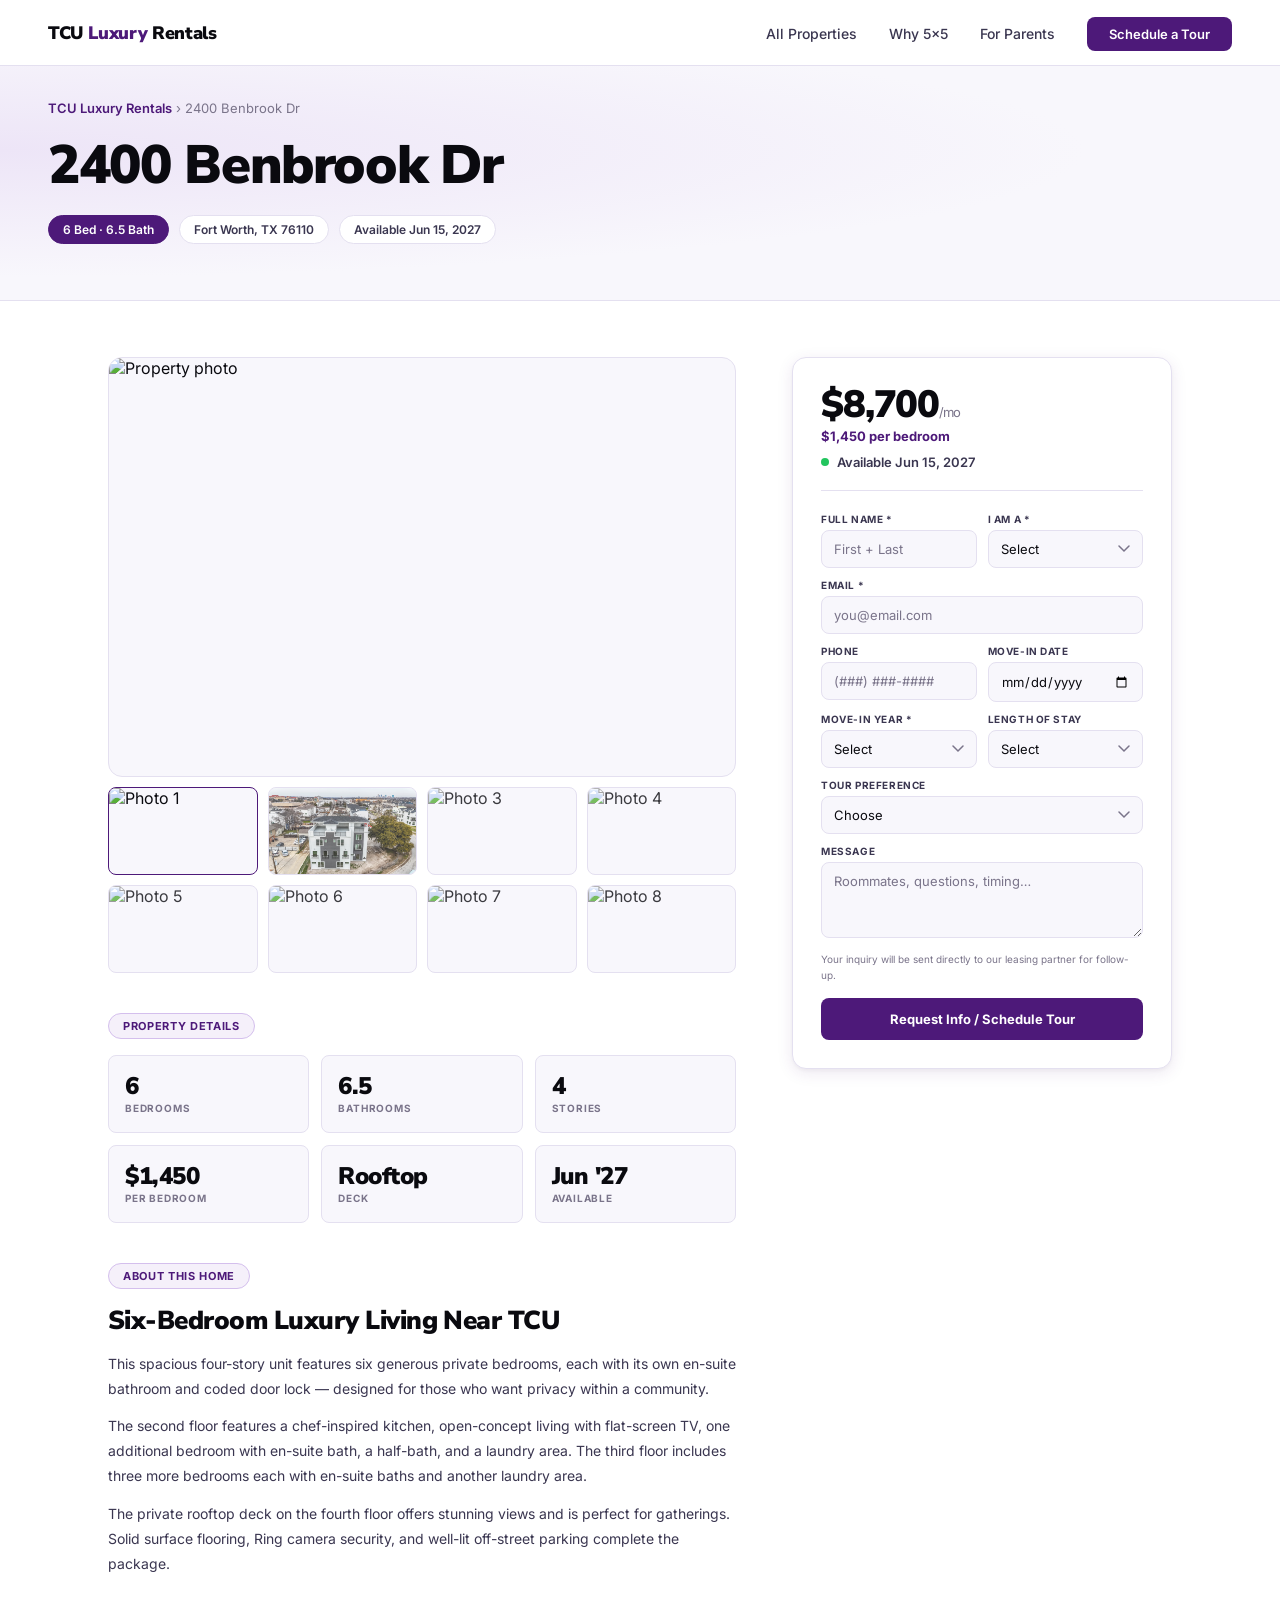
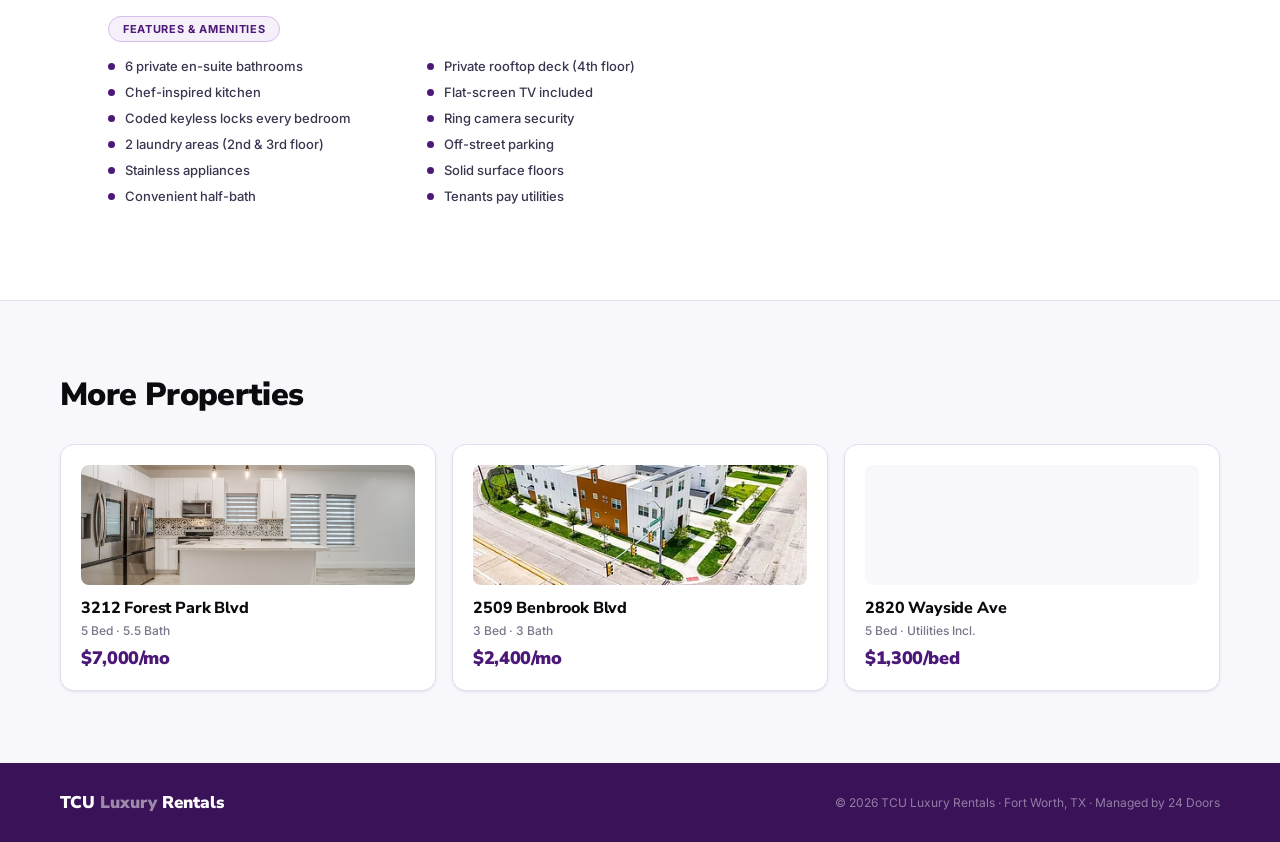
==== properties/2400-benbrook-dr.html @ 246f40c1 "Initial upload" ====
<!DOCTYPE html>
<html lang="en">
<head>
  <meta charset="UTF-8">
  <meta name="viewport" content="width=device-width, initial-scale=1.0">
  <title>2400 Benbrook Dr | TCU Luxury Rentals</title>
  <meta name="description" content="6 Bed · 6.5 Bath luxury home near TCU Fort Worth. Jun 15, 2027. Professionally managed by 24 Doors.">
  <link rel="preconnect" href="https://fonts.googleapis.com">
  <link href="https://fonts.googleapis.com/css2?family=Nunito+Sans:wght@400;600;700;800;900&family=Inter:wght@300;400;500;600&display=swap" rel="stylesheet">
  <link rel="stylesheet" href="../css/property.css">
</head>
<body>
  <nav>
    <a href="../index.html" class="nav-logo">TCU <span>Luxury</span> Rentals</a>
    <ul class="nav-links">
      <li><a href="../index.html#properties">All Properties</a></li>
      <li><a href="../index.html#why">Why 5&times;5</a></li>
      <li><a href="../index.html#parents">For Parents</a></li>
      <li><a href="#inquiry" class="nav-cta">Schedule a Tour</a></li>
    </ul>
  </nav>

  <div class="prop-hero">
    <div class="prop-breadcrumb"><a href="../index.html">TCU Luxury Rentals</a> &rsaquo; 2400 Benbrook Dr</div>
    <h1>2400 Benbrook Dr</h1>
    <div class="prop-hero-tags">
      <div class="prop-tag highlight">6 Bed · 6.5 Bath</div>
      <div class="prop-tag">Fort Worth, TX 76110</div>
      <div class="prop-tag">Available Jun 15, 2027</div>
    </div>
  </div>

  <div class="prop-main">
    <div class="prop-left">
      <div class="prop-gallery">
        <div class="gallery-main" id="mainImg"><img src="../images/2400-benbrook-dr/exterior-aerial-1.jpg" alt="Property photo" id="mainImgEl"></div><div class="gallery-thumbs"><div class="gallery-thumb active" onclick="switchImg('../images/2400-benbrook-dr/exterior-aerial-1.jpg', this)"><img src="../images/2400-benbrook-dr/exterior-aerial-1.jpg" alt="Photo 1"></div><div class="gallery-thumb" onclick="switchImg('../images/2400-benbrook-dr/exterior-aerial-2.jpg', this)"><img src="../images/2400-benbrook-dr/exterior-aerial-2.jpg" alt="Photo 2"></div><div class="gallery-thumb" onclick="switchImg('../images/2400-benbrook-dr/kitchen.jpg', this)"><img src="../images/2400-benbrook-dr/kitchen.jpg" alt="Photo 3"></div><div class="gallery-thumb" onclick="switchImg('../images/2400-benbrook-dr/rooftop.jpg', this)"><img src="../images/2400-benbrook-dr/rooftop.jpg" alt="Photo 4"></div><div class="gallery-thumb" onclick="switchImg('../images/2400-benbrook-dr/bedroom-1.jpg', this)"><img src="../images/2400-benbrook-dr/bedroom-1.jpg" alt="Photo 5"></div><div class="gallery-thumb" onclick="switchImg('../images/2400-benbrook-dr/bathroom-1.jpg', this)"><img src="../images/2400-benbrook-dr/bathroom-1.jpg" alt="Photo 6"></div><div class="gallery-thumb" onclick="switchImg('../images/2400-benbrook-dr/bedroom-2.jpg', this)"><img src="../images/2400-benbrook-dr/bedroom-2.jpg" alt="Photo 7"></div><div class="gallery-thumb" onclick="switchImg('../images/2400-benbrook-dr/bathroom-2.jpg', this)"><img src="../images/2400-benbrook-dr/bathroom-2.jpg" alt="Photo 8"></div></div>
      </div>

      <div class="prop-section">
        <span class="prop-section-label">Property Details</span>
        <div class="specs-grid"><div class="spec-box"><div class="spec-box-val">6</div><div class="spec-box-label">Bedrooms</div></div><div class="spec-box"><div class="spec-box-val">6.5</div><div class="spec-box-label">Bathrooms</div></div><div class="spec-box"><div class="spec-box-val">4</div><div class="spec-box-label">Stories</div></div><div class="spec-box"><div class="spec-box-val">$1,450</div><div class="spec-box-label">Per Bedroom</div></div><div class="spec-box"><div class="spec-box-val">Rooftop</div><div class="spec-box-label">Deck</div></div><div class="spec-box"><div class="spec-box-val">Jun '27</div><div class="spec-box-label">Available</div></div></div>
      </div>

      <div class="prop-section">
        <span class="prop-section-label">About This Home</span>
        <h2>Six-Bedroom Luxury Living Near TCU</h2>
        <p>This spacious four-story unit features six generous private bedrooms, each with its own en-suite bathroom and coded door lock — designed for those who want privacy within a community.</p><p>The second floor features a chef-inspired kitchen, open-concept living with flat-screen TV, one additional bedroom with en-suite bath, a half-bath, and a laundry area. The third floor includes three more bedrooms each with en-suite baths and another laundry area.</p><p>The private rooftop deck on the fourth floor offers stunning views and is perfect for gatherings. Solid surface flooring, Ring camera security, and well-lit off-street parking complete the package.</p>
      </div>

      <div class="prop-section">
        <span class="prop-section-label">Features &amp; Amenities</span>
        <ul class="features-list"><li>6 private en-suite bathrooms</li><li>Private rooftop deck (4th floor)</li><li>Chef-inspired kitchen</li><li>Flat-screen TV included</li><li>Coded keyless locks every bedroom</li><li>Ring camera security</li><li>2 laundry areas (2nd & 3rd floor)</li><li>Off-street parking</li><li>Stainless appliances</li><li>Solid surface floors</li><li>Convenient half-bath</li><li>Tenants pay utilities</li></ul>
      </div>
    </div>

    <div class="prop-sidebar" id="inquiry">
      <div class="inquiry-card">
        <div class="inquiry-card-header">
          <div class="inquiry-price">$8,700<small>/mo</small></div>
          <div class="inquiry-price-per">$1,450 per bedroom</div>
          <div class="inquiry-avail"><div class="avail-dot"></div>Available Jun 15, 2027</div>
        </div>
        <form class="inquiry-form" name="tcu-inquiry-2400-benbrook-dr" method="POST" data-netlify="true" id="inquiryForm" netlify-honeypot="bot-field" action="/thank-you">
          <input type="hidden" name="form-name" value="tcu-inquiry-2400-benbrook-dr">
          <input type="hidden" name="property" value="2400 Benbrook Dr, Fort Worth TX">
          <input type="hidden" name="bot-field">
          <div class="form-row">
            <div class="form-group"><label>Full Name *</label><input type="text" name="name" placeholder="First + Last" required></div>
            <div class="form-group"><label>I Am A *</label><select name="who" required><option value="" disabled selected>Select</option><option>Student</option><option>Parent / Guarantor</option><option>Other</option></select></div>
          </div>
          <div class="form-group"><label>Email *</label><input type="email" name="email" placeholder="you@email.com" required></div>
          <div class="form-row">
            <div class="form-group"><label>Phone</label><input type="tel" name="phone" placeholder="(###) ###-####"></div>
            <div class="form-group"><label>Move-in Date</label><input type="date" name="movein"></div>
          </div>
          <div class="form-row">
            <div class="form-group"><label>Move-in Year *</label><select name="lease_year" required><option value="" disabled selected>Select</option><option>2026</option><option>2027</option></select></div>
            <div class="form-group"><label>Length of Stay</label><select name="lease_duration"><option value="" selected>Select</option><option>1 Year</option><option>2 Years</option></select></div>
          </div>
          <div class="form-group"><label>Tour Preference</label><select name="tour"><option value="" selected>Choose</option><option>In-person tour</option><option>Video tour</option><option>Just send details</option></select></div>
          <div class="form-group"><label>Message</label><textarea name="message" placeholder="Roommates, questions, timing&hellip;"></textarea></div>
          <p class="form-disclaimer">Your inquiry will be sent directly to our leasing partner for follow-up.</p>
          <button type="submit" class="btn-submit">Request Info / Schedule Tour</button>
        </form>
        <div class="success-msg" id="successMsg">&#10003; Thank you! Our leasing partner will be in touch shortly.</div>
      </div>
    </div>
  </div>

  <div class="related">
    <div class="related-inner">
      <h3>More Properties</h3>
      <div class="related-grid" id="relatedGrid">
        <a href="2505-benbrook-blvd.html" class="related-card">
      <div class="related-card-img"><img src="../images/2505-benbrook-blvd/rooftop.jpg" alt="2505 Benbrook Blvd"></div>
      <div class="related-card-addr">2505 Benbrook Blvd</div>
      <div class="related-card-specs">3 Bed · 3 Bath</div>
      <div class="related-card-price">$2,250/mo</div>
    </a><a href="2824-wayside.html" class="related-card">
      <div class="related-card-img"></div>
      <div class="related-card-addr">2824 Wayside Ave</div>
      <div class="related-card-specs">5 Bed · 5.5 Bath</div>
      <div class="related-card-price">$7,750/mo</div>
    </a><a href="3212-forest-park.html" class="related-card">
      <div class="related-card-img"><img src="../images/3212-forest-park/kitchen-1.jpg" alt="3212 Forest Park Blvd"></div>
      <div class="related-card-addr">3212 Forest Park Blvd</div>
      <div class="related-card-specs">5 Bed · 5.5 Bath</div>
      <div class="related-card-price">$7,000/mo</div>
    </a>
      </div>
    </div>
  </div>

  <footer><div class="footer-inner"><div class="footer-logo">TCU <span>Luxury</span> Rentals</div><p class="footer-copy">&copy; 2026 TCU Luxury Rentals &middot; Fort Worth, TX &middot; Managed by 24 Doors</p></div></footer>

  <script>
    // Gallery switcher
    function switchImg(src, thumb) {
      document.getElementById('mainImgEl') && (document.getElementById('mainImgEl').src = src);
      document.querySelectorAll('.gallery-thumb').forEach(t => t.classList.remove('active'));
      thumb && thumb.classList.add('active');
    }

    // Dynamic related properties — shuffle on each load
    const ALL_PROPERTIES = [{"id": "3212-forest-park", "address": "3212 Forest Park Blvd", "badge": "5 Bed \u00b7 5.5 Bath", "price": "$7,000/mo", "heroImg": "../images/3212-forest-park/kitchen-1.jpg"}, {"id": "2400-benbrook-dr", "address": "2400 Benbrook Dr", "badge": "6 Bed \u00b7 6.5 Bath", "price": "$8,700/mo", "heroImg": "../images/2400-benbrook-dr/exterior-aerial-1.jpg"}, {"id": "2816-wayside", "address": "2816 Wayside Ave", "badge": "5 Bed \u00b7 5.5 Bath", "price": "$7,250/mo", "heroImg": ""}, {"id": "2820-wayside", "address": "2820 Wayside Ave", "badge": "5 Bed \u00b7 Utilities Incl.", "price": "$1,300/bed", "heroImg": ""}, {"id": "2824-wayside", "address": "2824 Wayside Ave", "badge": "5 Bed \u00b7 5.5 Bath", "price": "$7,750/mo", "heroImg": ""}, {"id": "2828-wayside", "address": "2828 Wayside Ave", "badge": "5 Bed \u00b7 5.5 Bath", "price": "$7,250/mo", "heroImg": ""}, {"id": "2505-benbrook-blvd", "address": "2505 Benbrook Blvd", "badge": "3 Bed \u00b7 3 Bath", "price": "$2,250/mo", "heroImg": "../images/2505-benbrook-blvd/rooftop.jpg"}, {"id": "2509-benbrook-blvd", "address": "2509 Benbrook Blvd", "badge": "3 Bed \u00b7 3 Bath", "price": "$2,400/mo", "heroImg": "../images/2509-benbrook-blvd/exterior.webp"}, {"id": "2900-livingston", "address": "2900 Livingston Ave", "badge": "5 Bed \u00b7 5.5 Bath", "price": "$4,500/mo", "heroImg": "../images/2900-livingston/exterior-render.webp"}];
    const currentId = '2400-benbrook-dr';
    const others = ALL_PROPERTIES.filter(p => p.id !== currentId);
    const shuffled = others.sort(() => Math.random() - 0.5).slice(0, 3);
    const grid = document.getElementById('relatedGrid');
    if (grid) {
      grid.innerHTML = shuffled.map(p => `
        <a href="${p.id}.html" class="related-card">
          <div class="related-card-img">${p.heroImg ? `<img src="${p.heroImg}" alt="${p.address}">` : ''}</div>
          <div class="related-card-addr">${p.address}</div>
          <div class="related-card-specs">${p.badge}</div>
          <div class="related-card-price">${p.price}</div>
        </a>`).join('');
    }

    // Form submit
    document.getElementById('inquiryForm').addEventListener('submit', function(e) {
      // Let Netlify handle it, show success after short delay
      setTimeout(() => {
        document.querySelector('.inquiry-form').style.display = 'none';
        document.getElementById('successMsg').style.display = 'block';
      }, 400);
    });
  </script>
</body>
</html>
---- css/property.css ----
:root{--white:#ffffff;--bg:#f8f7fc;--bg-2:#f0eef8;--border:#e4e0f0;--border-2:#ccc8e0;--text:#0a0a0f;--text-2:#3a3650;--text-3:#7a748a;--purple:#4D1979;--purple-light:#6b2aa0;--purple-dark:#3a1258;--purple-bg:#f5f0fa;--purple-bg-2:#ede5f7;--purple-border:#d4bfed;--shadow-sm:0 1px 3px rgba(77,25,121,0.06),0 1px 2px rgba(0,0,0,0.04);--shadow:0 4px 16px rgba(77,25,121,0.1),0 2px 4px rgba(0,0,0,0.04);--shadow-lg:0 12px 40px rgba(77,25,121,0.15),0 4px 12px rgba(0,0,0,0.06);--radius:14px;--radius-sm:8px}
*{margin:0;padding:0;box-sizing:border-box}html{scroll-behavior:smooth}body{background:var(--white);color:var(--text);font-family:'Inter',sans-serif;font-weight:400;overflow-x:hidden;-webkit-font-smoothing:antialiased}
nav{position:fixed;top:0;left:0;right:0;z-index:100;background:rgba(255,255,255,0.95);backdrop-filter:blur(20px);border-bottom:1px solid var(--border);padding:0 48px;height:66px;display:flex;align-items:center;justify-content:space-between}
.nav-logo{font-family:'Nunito Sans',sans-serif;font-size:18px;font-weight:900;color:var(--text);text-decoration:none;letter-spacing:-0.02em}
.nav-logo span{color:var(--purple)}.nav-links{display:flex;align-items:center;gap:32px;list-style:none}
.nav-links a{color:var(--text-2);text-decoration:none;font-size:14px;font-weight:500;transition:color .2s}
.nav-links a:hover{color:var(--purple)}.nav-cta{background:var(--purple)!important;color:white!important;padding:9px 22px!important;border-radius:var(--radius-sm)!important;font-size:13px!important;font-weight:600!important}
.prop-hero{padding:100px 48px 56px;background:var(--bg);border-bottom:1px solid var(--border);position:relative;overflow:hidden}
.prop-hero::before{content:'';position:absolute;top:0;left:0;right:0;height:100%;background:radial-gradient(ellipse at 0% 50%,var(--purple-bg-2) 0%,transparent 60%);pointer-events:none}
.prop-breadcrumb{font-size:13px;color:var(--text-3);margin-bottom:20px;position:relative}
.prop-breadcrumb a{color:var(--purple);text-decoration:none;font-weight:600}
.prop-hero h1{font-family:'Nunito Sans',sans-serif;font-size:clamp(32px,4.5vw,54px);font-weight:900;letter-spacing:-0.025em;color:var(--text);margin-bottom:20px;line-height:1.1;position:relative}
.prop-hero-tags{display:flex;gap:10px;flex-wrap:wrap;position:relative}
.prop-tag{background:var(--white);border:1.5px solid var(--border);color:var(--text-2);font-size:12px;font-weight:600;padding:6px 14px;border-radius:999px}
.prop-tag.highlight{background:var(--purple);border-color:var(--purple);color:white}
.prop-main{max-width:1160px;margin:0 auto;padding:56px 48px;display:grid;grid-template-columns:1fr 380px;gap:56px;align-items:start}
.prop-gallery{margin-bottom:40px}
.gallery-main{height:420px;background:var(--bg);border:1.5px solid var(--border);border-radius:var(--radius);display:flex;align-items:center;justify-content:center;margin-bottom:10px;overflow:hidden;position:relative;cursor:pointer}
.gallery-main img{width:100%;height:100%;object-fit:cover;transition:transform .4s}
.gallery-main:hover img{transform:scale(1.02)}
.gallery-placeholder{text-align:center;color:var(--text-3);font-size:15px;font-weight:500;display:flex;flex-direction:column;align-items:center;gap:8px}
.gallery-placeholder small{font-size:12px;color:var(--border-2)}
.gallery-thumbs{display:grid;grid-template-columns:repeat(4,1fr);gap:10px}
.gallery-thumb{height:88px;background:var(--bg);border:1.5px solid var(--border);border-radius:var(--radius-sm);overflow:hidden;cursor:pointer;transition:border-color .2s}
.gallery-thumb:hover{border-color:var(--purple-border)}
.gallery-thumb img{width:100%;height:100%;object-fit:cover;opacity:.8;transition:opacity .2s}
.gallery-thumb:hover img,.gallery-thumb.active img{opacity:1}
.gallery-thumb.active{border-color:var(--purple)}
.prop-section{margin-bottom:40px}
.prop-section-label{font-size:11px;font-weight:700;color:var(--purple);background:var(--purple-bg);border:1px solid var(--purple-border);padding:5px 14px;border-radius:999px;display:inline-block;margin-bottom:16px;text-transform:uppercase;letter-spacing:0.06em}
.prop-section h2{font-family:'Nunito Sans',sans-serif;font-size:26px;font-weight:900;color:var(--text);margin-bottom:14px;letter-spacing:-0.02em;line-height:1.2}
.prop-section p{font-size:14px;color:var(--text-2);line-height:1.8;margin-bottom:12px}
.specs-grid{display:grid;grid-template-columns:repeat(3,1fr);gap:12px;margin-bottom:32px}
.spec-box{background:var(--bg);border:1.5px solid var(--border);border-radius:var(--radius-sm);padding:18px 16px}
.spec-box-val{font-family:'Nunito Sans',sans-serif;font-size:24px;font-weight:900;color:var(--text);letter-spacing:-0.02em;line-height:1;margin-bottom:4px}
.spec-box-label{font-size:10px;font-weight:700;color:var(--text-3);text-transform:uppercase;letter-spacing:0.08em}
.features-list{list-style:none;display:grid;grid-template-columns:1fr 1fr;gap:10px}
.features-list li{display:flex;align-items:center;gap:10px;font-size:13px;color:var(--text-2);font-weight:500}
.features-list li::before{content:'';width:7px;height:7px;background:var(--purple);border-radius:50%;flex-shrink:0}
.prop-sidebar{position:sticky;top:84px}
.inquiry-card{background:var(--white);border:1.5px solid var(--border);border-radius:var(--radius);padding:28px;box-shadow:var(--shadow)}
.inquiry-card-header{margin-bottom:22px;padding-bottom:20px;border-bottom:1px solid var(--border)}
.inquiry-price{font-family:'Nunito Sans',sans-serif;font-size:38px;font-weight:900;color:var(--text);letter-spacing:-0.03em;line-height:1}
.inquiry-price small{font-family:'Inter',sans-serif;font-size:13px;color:var(--text-3);font-weight:400}
.inquiry-price-per{font-size:13px;color:var(--purple);font-weight:700;margin-top:4px}
.inquiry-avail{display:flex;align-items:center;gap:8px;font-size:13px;color:var(--text-2);margin-top:10px;font-weight:600}
.avail-dot{width:8px;height:8px;background:#22c55e;border-radius:50%;flex-shrink:0}
.inquiry-form{display:flex;flex-direction:column;gap:11px}
.form-row{display:grid;grid-template-columns:1fr 1fr;gap:11px}
.form-group{display:flex;flex-direction:column;gap:5px}
.form-group label{font-size:10px;font-weight:700;color:var(--text-2);letter-spacing:0.06em;text-transform:uppercase}
.form-group input,.form-group select,.form-group textarea{background:var(--bg);border:1.5px solid var(--border);color:var(--text);padding:10px 12px;font-family:'Inter',sans-serif;font-size:13px;font-weight:400;outline:none;transition:border-color .2s,box-shadow .2s;width:100%;border-radius:var(--radius-sm)}
.form-group input:focus,.form-group select:focus,.form-group textarea:focus{border-color:var(--purple);box-shadow:0 0 0 3px var(--purple-bg)}
.form-group select{appearance:none;cursor:pointer;background-image:url("data:image/svg+xml,%3Csvg xmlns='http://www.w3.org/2000/svg' width='12' height='8' viewBox='0 0 12 8'%3E%3Cpath d='M1 1l5 5 5-5' stroke='%237a748a' stroke-width='1.5' fill='none' stroke-linecap='round'/%3E%3C/svg%3E");background-repeat:no-repeat;background-position:right 12px center}
.form-group textarea{resize:vertical;min-height:76px}
.form-group input::placeholder,.form-group textarea::placeholder{color:var(--text-3)}
.form-disclaimer{font-size:10px;color:var(--text-3);line-height:1.6;margin-top:2px}
.btn-submit{background:var(--purple);color:white;border:none;padding:13px;font-family:'Inter',sans-serif;font-size:13px;font-weight:700;cursor:pointer;transition:background .2s,transform .15s;width:100%;margin-top:4px;border-radius:var(--radius-sm)}
.btn-submit:hover{background:var(--purple-light);transform:translateY(-1px)}
.success-msg{display:none;text-align:center;padding:24px 20px;background:var(--purple-bg);border:1.5px solid var(--purple-border);border-radius:var(--radius-sm);font-size:14px;color:var(--purple);line-height:1.6;font-weight:600}
.related{background:var(--bg);border-top:1px solid var(--border);padding:72px 48px}
.related-inner{max-width:1160px;margin:0 auto}
.related h3{font-family:'Nunito Sans',sans-serif;font-size:32px;font-weight:900;color:var(--text);margin-bottom:28px;letter-spacing:-0.02em}
.related-grid{display:grid;grid-template-columns:repeat(3,1fr);gap:16px}
.related-card{background:var(--white);border:1.5px solid var(--border);border-radius:var(--radius);padding:20px;text-decoration:none;display:block;transition:all .2s;box-shadow:var(--shadow-sm)}
.related-card:hover{box-shadow:var(--shadow);border-color:var(--purple-border);transform:translateY(-2px)}
.related-card-img{height:120px;background:var(--bg);border-radius:var(--radius-sm);margin-bottom:12px;overflow:hidden}
.related-card-img img{width:100%;height:100%;object-fit:cover}
.related-card-addr{font-family:'Nunito Sans',sans-serif;font-size:16px;font-weight:800;color:var(--text);margin-bottom:4px;letter-spacing:-0.01em}
.related-card-specs{font-size:12px;color:var(--text-3);margin-bottom:8px;font-weight:500}
.related-card-price{font-family:'Nunito Sans',sans-serif;font-size:18px;font-weight:900;color:var(--purple);letter-spacing:-0.02em}
footer{background:var(--purple-dark);padding:28px 48px}
.footer-inner{max-width:1160px;margin:0 auto;display:flex;align-items:center;justify-content:space-between;flex-wrap:wrap;gap:16px}
.footer-logo{font-family:'Nunito Sans',sans-serif;font-size:17px;font-weight:900;color:white}
.footer-logo span{color:rgba(255,255,255,0.5)}.footer-copy{font-size:12px;color:rgba(255,255,255,0.45)}
@media(max-width:960px){.prop-main{grid-template-columns:1fr;padding:40px 20px}.prop-sidebar{position:static}.prop-hero{padding:90px 20px 40px}nav{padding:0 20px}.related{padding:56px 20px}.related-grid{grid-template-columns:1fr}footer{padding:24px 20px}.footer-inner{flex-direction:column;gap:10px}}
@media(max-width:600px){.specs-grid{grid-template-columns:repeat(2,1fr)}.features-list{grid-template-columns:1fr}.form-row{grid-template-columns:1fr}.nav-links{display:none}}
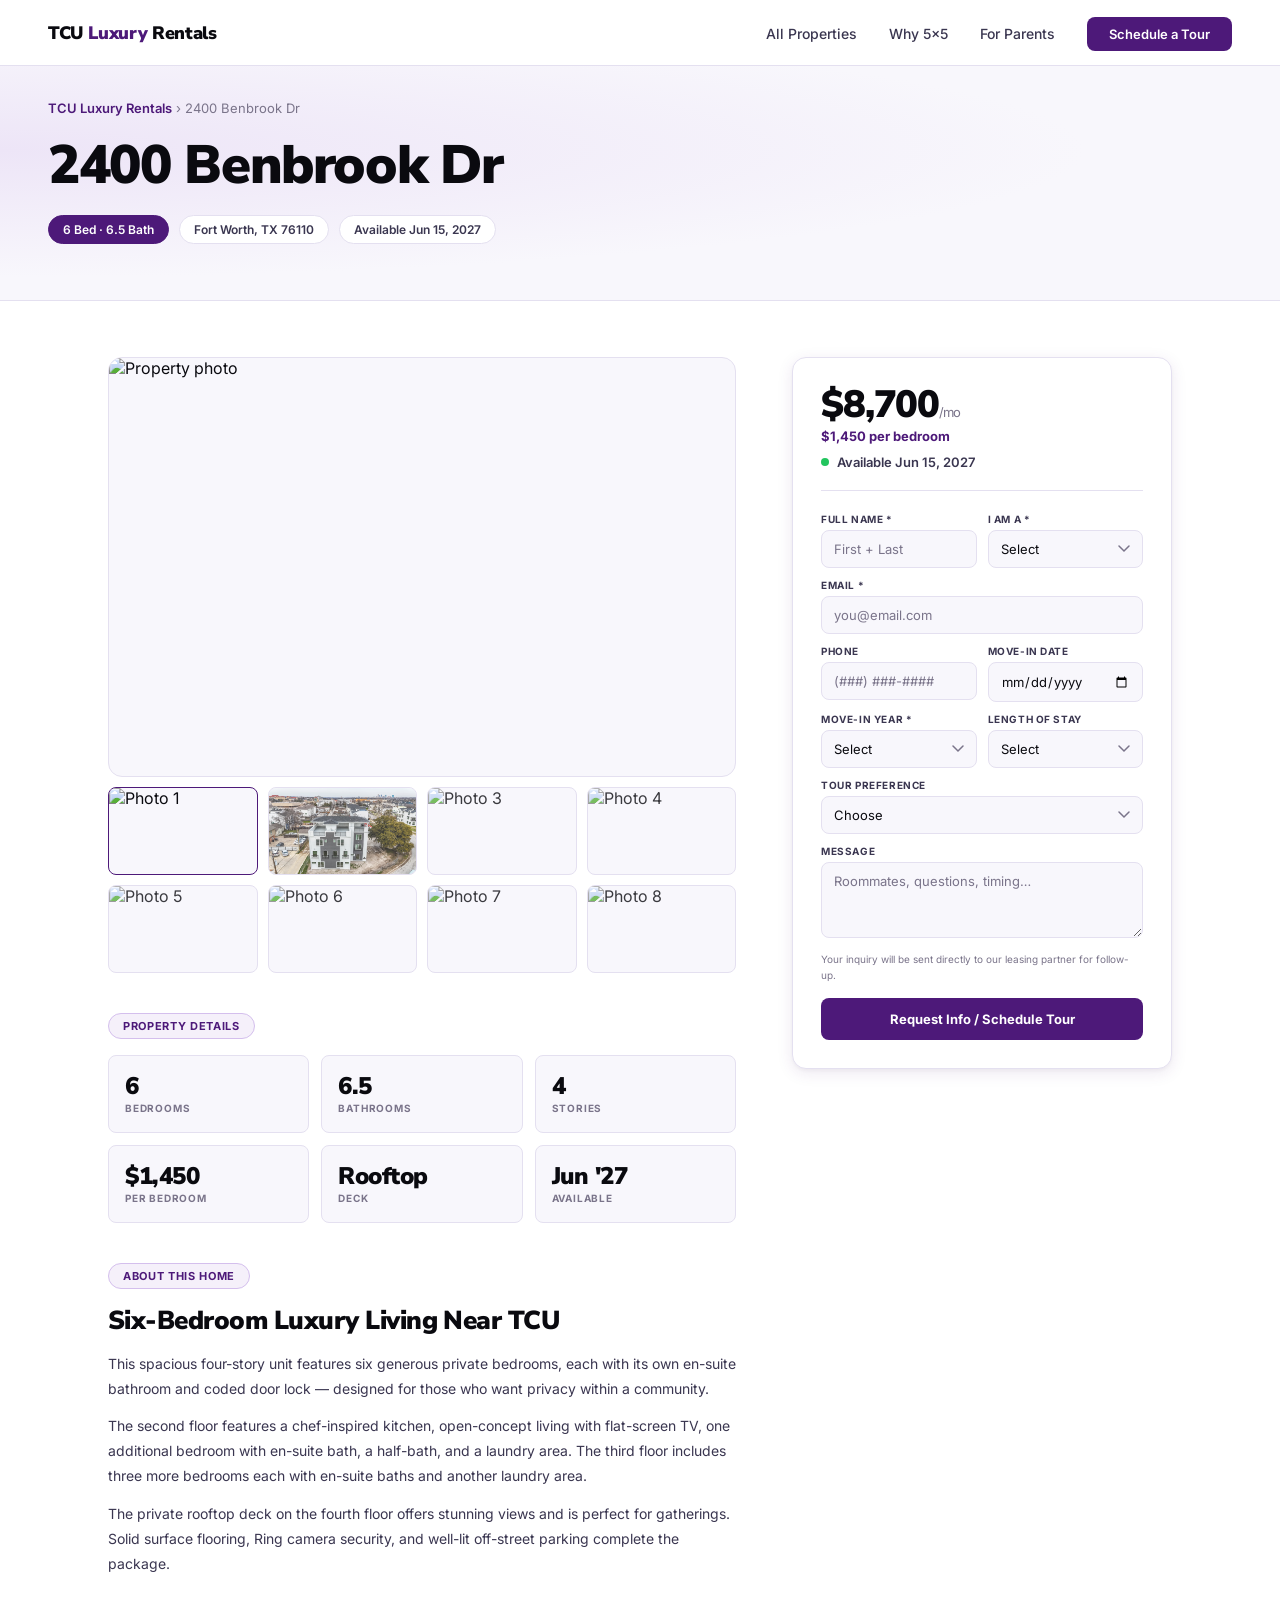
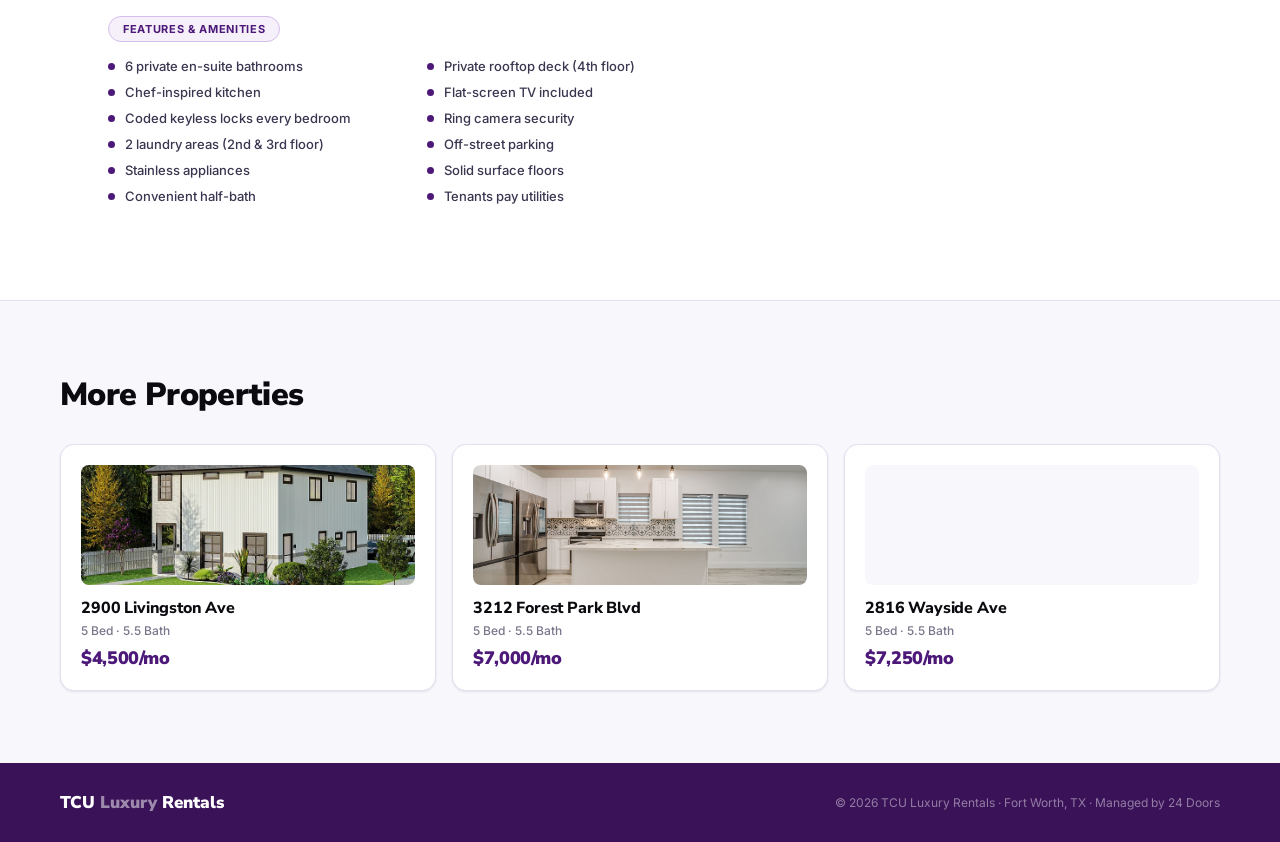
==== commit a2a4a923: "Fix form detection" ====
--- a/properties/2400-benbrook-dr.html
+++ b/properties/2400-benbrook-dr.html
@@ -60,7 +60,7 @@
           <div class="inquiry-price-per">$1,450 per bedroom</div>
           <div class="inquiry-avail"><div class="avail-dot"></div>Available Jun 15, 2027</div>
         </div>
-        <form class="inquiry-form" name="tcu-inquiry-2400-benbrook-dr" method="POST" data-netlify="true" id="inquiryForm" netlify-honeypot="bot-field" action="/thank-you">
+        <form class="inquiry-form" name="tcu-inquiry-2400-benbrook-dr" method="POST" netlify id="inquiryForm" netlify-honeypot="bot-field" >
           <input type="hidden" name="form-name" value="tcu-inquiry-2400-benbrook-dr">
           <input type="hidden" name="property" value="2400 Benbrook Dr, Fort Worth TX">
           <input type="hidden" name="bot-field">
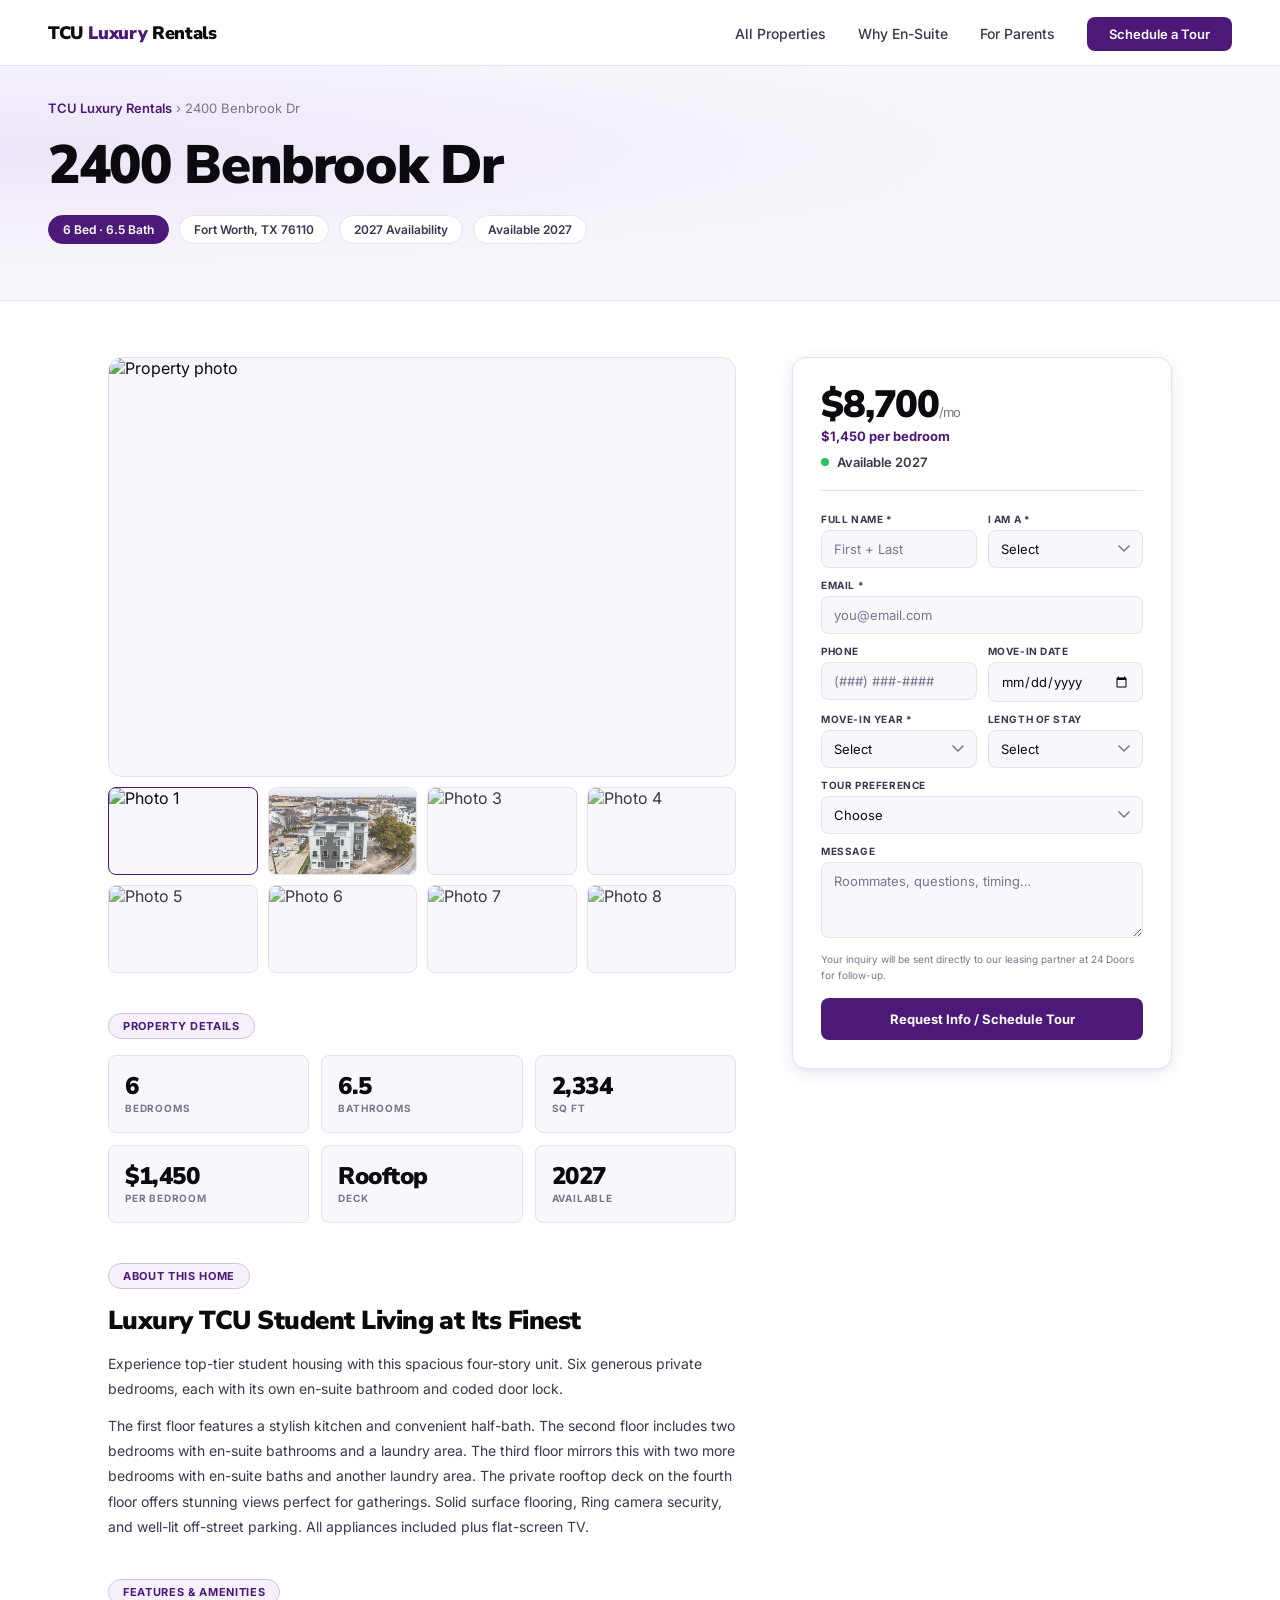
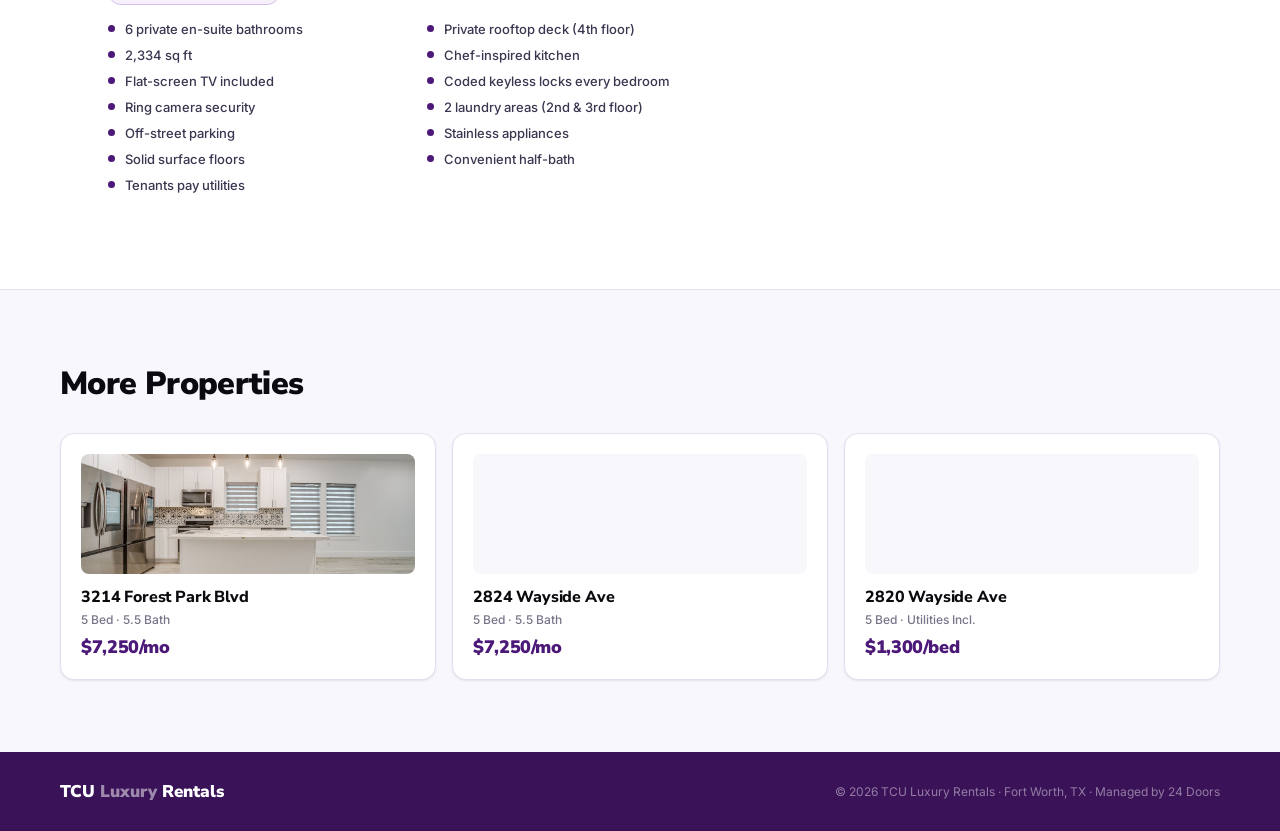
==== commit a10c4078: "Commit 13 files to main" ====
--- a/properties/2400-benbrook-dr.html
+++ b/properties/2400-benbrook-dr.html
@@ -1,10 +1,9 @@
 <!DOCTYPE html>
 <html lang="en">
 <head>
-  <meta charset="UTF-8">
-  <meta name="viewport" content="width=device-width, initial-scale=1.0">
+  <meta charset="UTF-8"><meta name="viewport" content="width=device-width, initial-scale=1.0">
   <title>2400 Benbrook Dr | TCU Luxury Rentals</title>
-  <meta name="description" content="6 Bed · 6.5 Bath luxury home near TCU Fort Worth. Jun 15, 2027. Professionally managed by 24 Doors.">
+  <meta name="description" content="6 Bed · 6.5 Bath luxury home near TCU Fort Worth. Available 2027. Managed by 24 Doors.">
   <link rel="preconnect" href="https://fonts.googleapis.com">
   <link href="https://fonts.googleapis.com/css2?family=Nunito+Sans:wght@400;600;700;800;900&family=Inter:wght@300;400;500;600&display=swap" rel="stylesheet">
   <link rel="stylesheet" href="../css/property.css">
@@ -14,7 +13,7 @@
     <a href="../index.html" class="nav-logo">TCU <span>Luxury</span> Rentals</a>
     <ul class="nav-links">
       <li><a href="../index.html#properties">All Properties</a></li>
-      <li><a href="../index.html#why">Why 5&times;5</a></li>
+      <li><a href="../index.html#why">Why En-Suite</a></li>
       <li><a href="../index.html#parents">For Parents</a></li>
       <li><a href="#inquiry" class="nav-cta">Schedule a Tour</a></li>
     </ul>
@@ -26,30 +25,26 @@
     <div class="prop-hero-tags">
       <div class="prop-tag highlight">6 Bed · 6.5 Bath</div>
       <div class="prop-tag">Fort Worth, TX 76110</div>
-      <div class="prop-tag">Available Jun 15, 2027</div>
+      <div class="prop-tag year-tag-2027">2027 Availability</div>
+      <div class="prop-tag">Available 2027</div>
     </div>
   </div>
 
   <div class="prop-main">
     <div class="prop-left">
-      <div class="prop-gallery">
-        <div class="gallery-main" id="mainImg"><img src="../images/2400-benbrook-dr/exterior-aerial-1.jpg" alt="Property photo" id="mainImgEl"></div><div class="gallery-thumbs"><div class="gallery-thumb active" onclick="switchImg('../images/2400-benbrook-dr/exterior-aerial-1.jpg', this)"><img src="../images/2400-benbrook-dr/exterior-aerial-1.jpg" alt="Photo 1"></div><div class="gallery-thumb" onclick="switchImg('../images/2400-benbrook-dr/exterior-aerial-2.jpg', this)"><img src="../images/2400-benbrook-dr/exterior-aerial-2.jpg" alt="Photo 2"></div><div class="gallery-thumb" onclick="switchImg('../images/2400-benbrook-dr/kitchen.jpg', this)"><img src="../images/2400-benbrook-dr/kitchen.jpg" alt="Photo 3"></div><div class="gallery-thumb" onclick="switchImg('../images/2400-benbrook-dr/rooftop.jpg', this)"><img src="../images/2400-benbrook-dr/rooftop.jpg" alt="Photo 4"></div><div class="gallery-thumb" onclick="switchImg('../images/2400-benbrook-dr/bedroom-1.jpg', this)"><img src="../images/2400-benbrook-dr/bedroom-1.jpg" alt="Photo 5"></div><div class="gallery-thumb" onclick="switchImg('../images/2400-benbrook-dr/bathroom-1.jpg', this)"><img src="../images/2400-benbrook-dr/bathroom-1.jpg" alt="Photo 6"></div><div class="gallery-thumb" onclick="switchImg('../images/2400-benbrook-dr/bedroom-2.jpg', this)"><img src="../images/2400-benbrook-dr/bedroom-2.jpg" alt="Photo 7"></div><div class="gallery-thumb" onclick="switchImg('../images/2400-benbrook-dr/bathroom-2.jpg', this)"><img src="../images/2400-benbrook-dr/bathroom-2.jpg" alt="Photo 8"></div></div>
-      </div>
-
+      <div class="prop-gallery"><div class="gallery-main" id="mainImg"><img src="../images/2400-benbrook-dr/exterior-aerial-1.jpg" alt="Property photo" id="mainImgEl"></div><div class="gallery-thumbs"><div class="gallery-thumb active" onclick="switchImg('../images/2400-benbrook-dr/exterior-aerial-1.jpg', this)"><img src="../images/2400-benbrook-dr/exterior-aerial-1.jpg" alt="Photo 1"></div><div class="gallery-thumb" onclick="switchImg('../images/2400-benbrook-dr/exterior-aerial-2.jpg', this)"><img src="../images/2400-benbrook-dr/exterior-aerial-2.jpg" alt="Photo 2"></div><div class="gallery-thumb" onclick="switchImg('../images/2400-benbrook-dr/kitchen.jpg', this)"><img src="../images/2400-benbrook-dr/kitchen.jpg" alt="Photo 3"></div><div class="gallery-thumb" onclick="switchImg('../images/2400-benbrook-dr/rooftop.jpg', this)"><img src="../images/2400-benbrook-dr/rooftop.jpg" alt="Photo 4"></div><div class="gallery-thumb" onclick="switchImg('../images/2400-benbrook-dr/bedroom-1.jpg', this)"><img src="../images/2400-benbrook-dr/bedroom-1.jpg" alt="Photo 5"></div><div class="gallery-thumb" onclick="switchImg('../images/2400-benbrook-dr/bathroom-1.jpg', this)"><img src="../images/2400-benbrook-dr/bathroom-1.jpg" alt="Photo 6"></div><div class="gallery-thumb" onclick="switchImg('../images/2400-benbrook-dr/bedroom-2.jpg', this)"><img src="../images/2400-benbrook-dr/bedroom-2.jpg" alt="Photo 7"></div><div class="gallery-thumb" onclick="switchImg('../images/2400-benbrook-dr/bathroom-2.jpg', this)"><img src="../images/2400-benbrook-dr/bathroom-2.jpg" alt="Photo 8"></div></div></div>
       <div class="prop-section">
         <span class="prop-section-label">Property Details</span>
-        <div class="specs-grid"><div class="spec-box"><div class="spec-box-val">6</div><div class="spec-box-label">Bedrooms</div></div><div class="spec-box"><div class="spec-box-val">6.5</div><div class="spec-box-label">Bathrooms</div></div><div class="spec-box"><div class="spec-box-val">4</div><div class="spec-box-label">Stories</div></div><div class="spec-box"><div class="spec-box-val">$1,450</div><div class="spec-box-label">Per Bedroom</div></div><div class="spec-box"><div class="spec-box-val">Rooftop</div><div class="spec-box-label">Deck</div></div><div class="spec-box"><div class="spec-box-val">Jun '27</div><div class="spec-box-label">Available</div></div></div>
+        <div class="specs-grid"><div class="spec-box"><div class="spec-box-val">6</div><div class="spec-box-label">Bedrooms</div></div><div class="spec-box"><div class="spec-box-val">6.5</div><div class="spec-box-label">Bathrooms</div></div><div class="spec-box"><div class="spec-box-val">2,334</div><div class="spec-box-label">Sq Ft</div></div><div class="spec-box"><div class="spec-box-val">$1,450</div><div class="spec-box-label">Per Bedroom</div></div><div class="spec-box"><div class="spec-box-val">Rooftop</div><div class="spec-box-label">Deck</div></div><div class="spec-box"><div class="spec-box-val">2027</div><div class="spec-box-label">Available</div></div></div>
       </div>
-
       <div class="prop-section">
         <span class="prop-section-label">About This Home</span>
-        <h2>Six-Bedroom Luxury Living Near TCU</h2>
-        <p>This spacious four-story unit features six generous private bedrooms, each with its own en-suite bathroom and coded door lock — designed for those who want privacy within a community.</p><p>The second floor features a chef-inspired kitchen, open-concept living with flat-screen TV, one additional bedroom with en-suite bath, a half-bath, and a laundry area. The third floor includes three more bedrooms each with en-suite baths and another laundry area.</p><p>The private rooftop deck on the fourth floor offers stunning views and is perfect for gatherings. Solid surface flooring, Ring camera security, and well-lit off-street parking complete the package.</p>
+        <h2>Luxury TCU Student Living at Its Finest</h2>
+        <p>Experience top-tier student housing with this spacious four-story unit. Six generous private bedrooms, each with its own en-suite bathroom and coded door lock.</p><p>The first floor features a stylish kitchen and convenient half-bath. The second floor includes two bedrooms with en-suite bathrooms and a laundry area. The third floor mirrors this with two more bedrooms with en-suite baths and another laundry area. The private rooftop deck on the fourth floor offers stunning views perfect for gatherings. Solid surface flooring, Ring camera security, and well-lit off-street parking. All appliances included plus flat-screen TV.</p>
       </div>
-
       <div class="prop-section">
         <span class="prop-section-label">Features &amp; Amenities</span>
-        <ul class="features-list"><li>6 private en-suite bathrooms</li><li>Private rooftop deck (4th floor)</li><li>Chef-inspired kitchen</li><li>Flat-screen TV included</li><li>Coded keyless locks every bedroom</li><li>Ring camera security</li><li>2 laundry areas (2nd & 3rd floor)</li><li>Off-street parking</li><li>Stainless appliances</li><li>Solid surface floors</li><li>Convenient half-bath</li><li>Tenants pay utilities</li></ul>
+        <ul class="features-list"><li>6 private en-suite bathrooms</li><li>Private rooftop deck (4th floor)</li><li>2,334 sq ft</li><li>Chef-inspired kitchen</li><li>Flat-screen TV included</li><li>Coded keyless locks every bedroom</li><li>Ring camera security</li><li>2 laundry areas (2nd & 3rd floor)</li><li>Off-street parking</li><li>Stainless appliances</li><li>Solid surface floors</li><li>Convenient half-bath</li><li>Tenants pay utilities</li></ul>
       </div>
     </div>
 
@@ -58,9 +53,9 @@
         <div class="inquiry-card-header">
           <div class="inquiry-price">$8,700<small>/mo</small></div>
           <div class="inquiry-price-per">$1,450 per bedroom</div>
-          <div class="inquiry-avail"><div class="avail-dot"></div>Available Jun 15, 2027</div>
+          <div class="inquiry-avail"><div class="avail-dot"></div>Available 2027</div>
         </div>
-        <form class="inquiry-form" name="tcu-inquiry-2400-benbrook-dr" method="POST" netlify id="inquiryForm" netlify-honeypot="bot-field" >
+        <form class="inquiry-form" name="tcu-inquiry-2400-benbrook-dr" method="POST" netlify id="inquiryForm" netlify-honeypot="bot-field">
           <input type="hidden" name="form-name" value="tcu-inquiry-2400-benbrook-dr">
           <input type="hidden" name="property" value="2400 Benbrook Dr, Fort Worth TX">
           <input type="hidden" name="bot-field">
@@ -79,7 +74,7 @@
           </div>
           <div class="form-group"><label>Tour Preference</label><select name="tour"><option value="" selected>Choose</option><option>In-person tour</option><option>Video tour</option><option>Just send details</option></select></div>
           <div class="form-group"><label>Message</label><textarea name="message" placeholder="Roommates, questions, timing&hellip;"></textarea></div>
-          <p class="form-disclaimer">Your inquiry will be sent directly to our leasing partner for follow-up.</p>
+          <p class="form-disclaimer">Your inquiry will be sent directly to our leasing partner at 24 Doors for follow-up.</p>
           <button type="submit" class="btn-submit">Request Info / Schedule Tour</button>
         </form>
         <div class="success-msg" id="successMsg">&#10003; Thank you! Our leasing partner will be in touch shortly.</div>
@@ -87,59 +82,32 @@
     </div>
   </div>
 
-  <div class="related">
-    <div class="related-inner">
-      <h3>More Properties</h3>
-      <div class="related-grid" id="relatedGrid">
-        <a href="2505-benbrook-blvd.html" class="related-card">
-      <div class="related-card-img"><img src="../images/2505-benbrook-blvd/rooftop.jpg" alt="2505 Benbrook Blvd"></div>
-      <div class="related-card-addr">2505 Benbrook Blvd</div>
-      <div class="related-card-specs">3 Bed · 3 Bath</div>
-      <div class="related-card-price">$2,250/mo</div>
-    </a><a href="2824-wayside.html" class="related-card">
-      <div class="related-card-img"></div>
-      <div class="related-card-addr">2824 Wayside Ave</div>
-      <div class="related-card-specs">5 Bed · 5.5 Bath</div>
-      <div class="related-card-price">$7,750/mo</div>
-    </a><a href="3212-forest-park.html" class="related-card">
-      <div class="related-card-img"><img src="../images/3212-forest-park/kitchen-1.jpg" alt="3212 Forest Park Blvd"></div>
-      <div class="related-card-addr">3212 Forest Park Blvd</div>
-      <div class="related-card-specs">5 Bed · 5.5 Bath</div>
-      <div class="related-card-price">$7,000/mo</div>
-    </a>
-      </div>
-    </div>
-  </div>
+  <div class="related"><div class="related-inner">
+    <h3>More Properties</h3>
+    <div class="related-grid" id="relatedGrid"></div>
+  </div></div>
 
   <footer><div class="footer-inner"><div class="footer-logo">TCU <span>Luxury</span> Rentals</div><p class="footer-copy">&copy; 2026 TCU Luxury Rentals &middot; Fort Worth, TX &middot; Managed by 24 Doors</p></div></footer>
 
   <script>
-    // Gallery switcher
     function switchImg(src, thumb) {
-      document.getElementById('mainImgEl') && (document.getElementById('mainImgEl').src = src);
+      var el = document.getElementById('mainImgEl');
+      if(el) el.src = src;
       document.querySelectorAll('.gallery-thumb').forEach(t => t.classList.remove('active'));
-      thumb && thumb.classList.add('active');
+      if(thumb) thumb.classList.add('active');
     }
-
-    // Dynamic related properties — shuffle on each load
-    const ALL_PROPERTIES = [{"id": "3212-forest-park", "address": "3212 Forest Park Blvd", "badge": "5 Bed \u00b7 5.5 Bath", "price": "$7,000/mo", "heroImg": "../images/3212-forest-park/kitchen-1.jpg"}, {"id": "2400-benbrook-dr", "address": "2400 Benbrook Dr", "badge": "6 Bed \u00b7 6.5 Bath", "price": "$8,700/mo", "heroImg": "../images/2400-benbrook-dr/exterior-aerial-1.jpg"}, {"id": "2816-wayside", "address": "2816 Wayside Ave", "badge": "5 Bed \u00b7 5.5 Bath", "price": "$7,250/mo", "heroImg": ""}, {"id": "2820-wayside", "address": "2820 Wayside Ave", "badge": "5 Bed \u00b7 Utilities Incl.", "price": "$1,300/bed", "heroImg": ""}, {"id": "2824-wayside", "address": "2824 Wayside Ave", "badge": "5 Bed \u00b7 5.5 Bath", "price": "$7,750/mo", "heroImg": ""}, {"id": "2828-wayside", "address": "2828 Wayside Ave", "badge": "5 Bed \u00b7 5.5 Bath", "price": "$7,250/mo", "heroImg": ""}, {"id": "2505-benbrook-blvd", "address": "2505 Benbrook Blvd", "badge": "3 Bed \u00b7 3 Bath", "price": "$2,250/mo", "heroImg": "../images/2505-benbrook-blvd/rooftop.jpg"}, {"id": "2509-benbrook-blvd", "address": "2509 Benbrook Blvd", "badge": "3 Bed \u00b7 3 Bath", "price": "$2,400/mo", "heroImg": "../images/2509-benbrook-blvd/exterior.webp"}, {"id": "2900-livingston", "address": "2900 Livingston Ave", "badge": "5 Bed \u00b7 5.5 Bath", "price": "$4,500/mo", "heroImg": "../images/2900-livingston/exterior-render.webp"}];
+    const ALL_PROPERTIES = [{"id": "3214-forest-park", "address": "3214 Forest Park Blvd", "badge": "5 Bed \u00b7 5.5 Bath", "price": "$7,250/mo", "heroImg": "../images/3212-forest-park/kitchen-1.jpg", "year": "2027"}, {"id": "2400-benbrook-dr", "address": "2400 Benbrook Dr", "badge": "6 Bed \u00b7 6.5 Bath", "price": "$8,700/mo", "heroImg": "../images/2400-benbrook-dr/exterior-aerial-1.jpg", "year": "2027"}, {"id": "2816-wayside", "address": "2816 Wayside Ave", "badge": "5 Bed \u00b7 5.5 Bath", "price": "$7,250/mo", "heroImg": "", "year": "2026"}, {"id": "2820-wayside", "address": "2820 Wayside Ave", "badge": "5 Bed \u00b7 Utilities Incl.", "price": "$1,300/bed", "heroImg": "", "year": "2026"}, {"id": "2824-wayside", "address": "2824 Wayside Ave", "badge": "5 Bed \u00b7 5.5 Bath", "price": "$7,250/mo", "heroImg": "", "year": "2027"}, {"id": "2828-wayside", "address": "2828 Wayside Ave", "badge": "5 Bed \u00b7 5.5 Bath", "price": "$7,250/mo", "heroImg": "", "year": "2026"}, {"id": "2505-benbrook-blvd", "address": "2505 Benbrook Blvd", "badge": "3 Bed \u00b7 3 Bath", "price": "$2,250/mo", "heroImg": "../images/2505-benbrook-blvd/rooftop.jpg", "year": "2026"}, {"id": "2509-benbrook-blvd", "address": "2509 Benbrook Blvd", "badge": "3 Bed \u00b7 3 Bath", "price": "$3,900/mo", "heroImg": "../images/2509-benbrook-blvd/exterior.webp", "year": "2027"}, {"id": "2900-livingston", "address": "2900 Livingston Ave", "badge": "5 Bed \u00b7 5.5 Bath", "price": "$7,500/mo", "heroImg": "../images/2900-livingston/exterior-render.webp", "year": "2027"}];
     const currentId = '2400-benbrook-dr';
     const others = ALL_PROPERTIES.filter(p => p.id !== currentId);
     const shuffled = others.sort(() => Math.random() - 0.5).slice(0, 3);
-    const grid = document.getElementById('relatedGrid');
-    if (grid) {
-      grid.innerHTML = shuffled.map(p => `
-        <a href="${p.id}.html" class="related-card">
-          <div class="related-card-img">${p.heroImg ? `<img src="${p.heroImg}" alt="${p.address}">` : ''}</div>
-          <div class="related-card-addr">${p.address}</div>
-          <div class="related-card-specs">${p.badge}</div>
-          <div class="related-card-price">${p.price}</div>
-        </a>`).join('');
-    }
-
-    // Form submit
-    document.getElementById('inquiryForm').addEventListener('submit', function(e) {
-      // Let Netlify handle it, show success after short delay
+    document.getElementById('relatedGrid').innerHTML = shuffled.map(p => `
+      <a href="${p.id}.html" class="related-card">
+        <div class="related-card-img">${p.heroImg ? `<img src="${p.heroImg}" alt="${p.address}">` : ''}</div>
+        <div class="related-card-addr">${p.address}</div>
+        <div class="related-card-specs">${p.badge}</div>
+        <div class="related-card-price">${p.price}</div>
+      </a>`).join('');
+    document.getElementById('inquiryForm').addEventListener('submit', function() {
       setTimeout(() => {
         document.querySelector('.inquiry-form').style.display = 'none';
         document.getElementById('successMsg').style.display = 'block';
